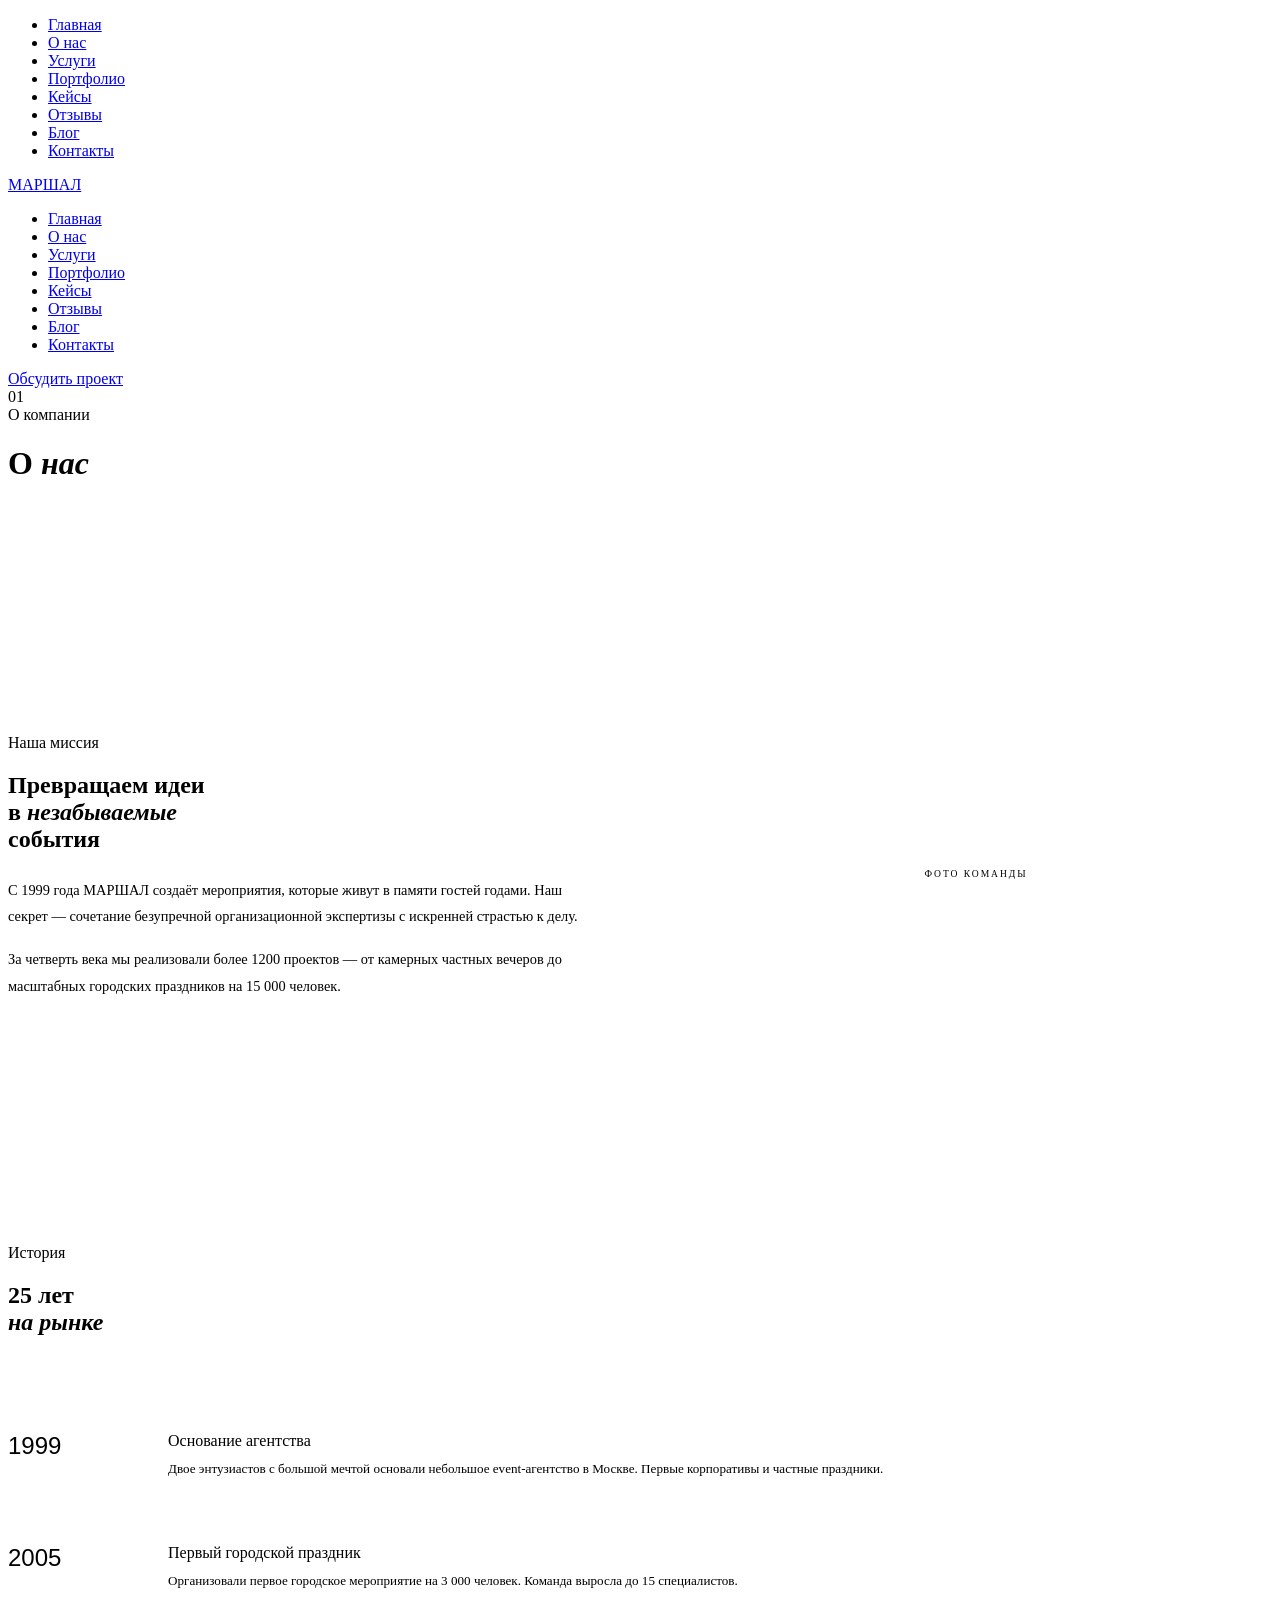
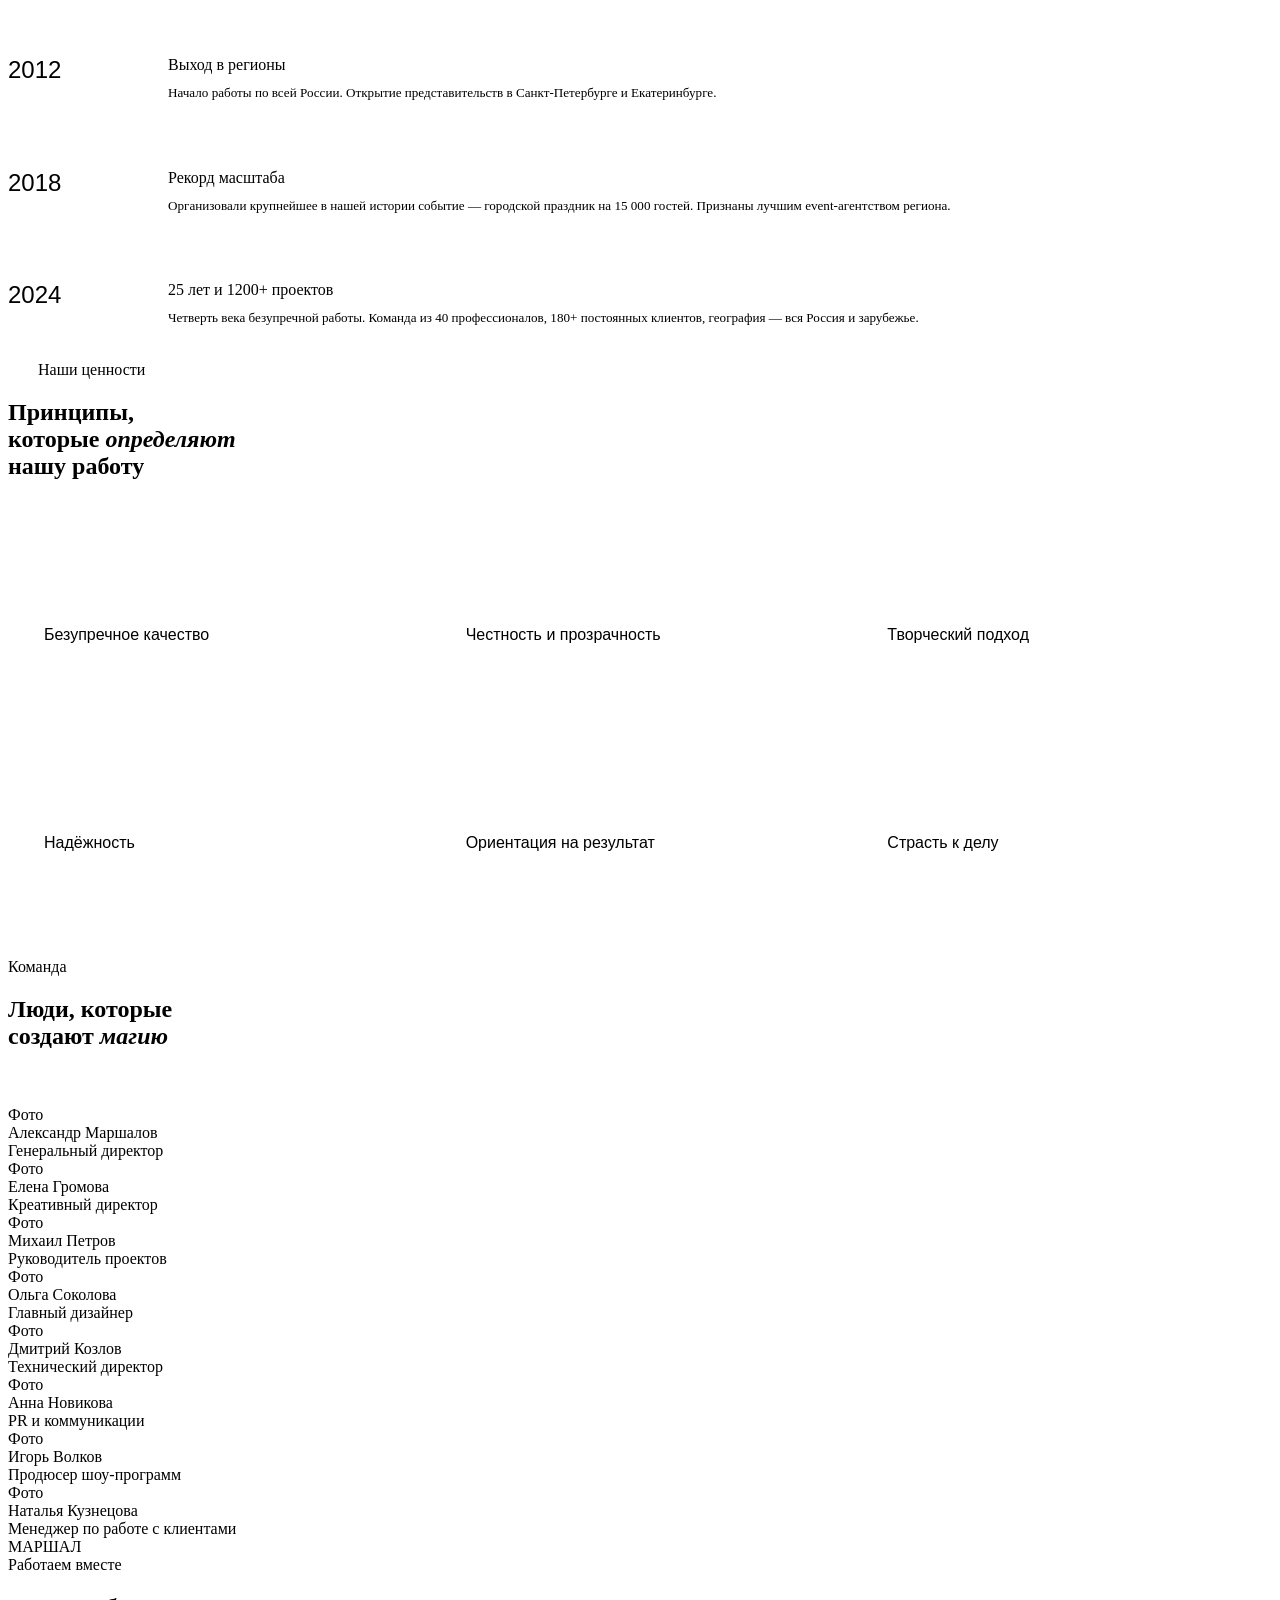
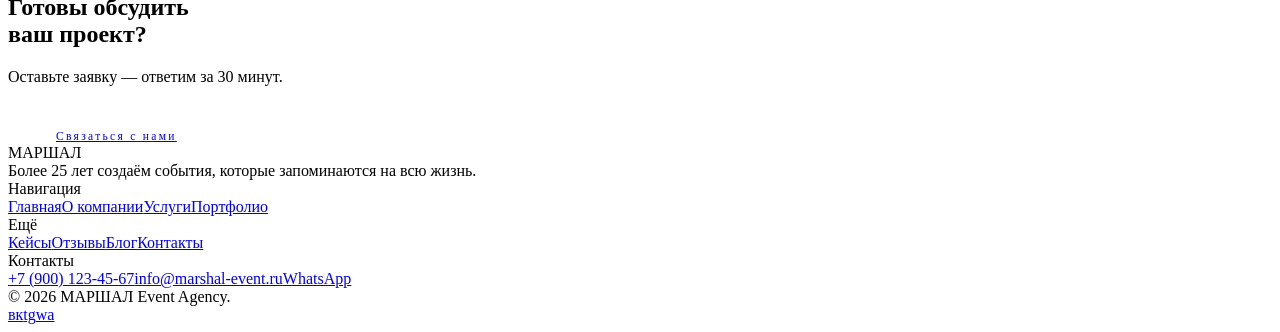
==== about.html @ 25f7b819 "Add files via upload" ====
<!DOCTYPE html>
<html lang="ru">
<head>
  <meta charset="UTF-8">
  <meta name="viewport" content="width=device-width, initial-scale=1.0">
  <title>О нас — МАРШАЛ Event Agency</title>
  <link rel="stylesheet" href="css/style.css">
</head>
<body>
<div class="cur-dot"></div><div class="cur-ring"></div>
<div class="mob-overlay"><ul class="mob-nav">
  <li><a href="index.html">Главная</a></li><li><a href="about.html">О нас</a></li>
  <li><a href="services.html">Услуги</a></li><li><a href="portfolio.html">Портфолио</a></li>
  <li><a href="cases.html">Кейсы</a></li><li><a href="reviews.html">Отзывы</a></li>
  <li><a href="blog.html">Блог</a></li><li><a href="contacts.html">Контакты</a></li>
</ul></div>
<header class="nav">
  <a href="index.html" class="nav-logo">
    <img src="images/logo.png" alt="МАРШАЛ" onerror="this.style.display='none';this.nextElementSibling.style.display='block'">
    <span class="nav-logo-text" style="display:none">МАРШАЛ</span>
  </a>
  <ul class="nav-links">
    <li><a href="index.html">Главная</a></li><li><a href="about.html" class="active">О нас</a></li>
    <li><a href="services.html">Услуги</a></li><li><a href="portfolio.html">Портфолио</a></li>
    <li><a href="cases.html">Кейсы</a></li><li><a href="reviews.html">Отзывы</a></li>
    <li><a href="blog.html">Блог</a></li><li><a href="contacts.html">Контакты</a></li>
  </ul>
  <a href="contacts.html" class="nav-cta"><span>Обсудить проект</span></a>
  <div class="burger"><span></span><span></span><span></span></div>
</header>

<div class="inner-hero">
  <div class="inner-hero-grid"></div>
  <div class="inner-hero-num">01</div>
  <div class="inner-tag">О компании</div>
  <h1 class="inner-title">О <em>нас</em></h1>
</div>

<!-- MISSION -->
<section class="section" style="background:var(--w)">
  <div style="display:grid;grid-template-columns:1fr 1fr;gap:80px;align-items:center">
    <div data-reveal>
      <div class="section-tag">Наша миссия</div>
      <h2 class="section-title">Превращаем идеи<br>в <em>незабываемые</em><br>события</h2>
      <p style="margin-top:24px;font-size:0.9rem;color:var(--ink2);line-height:1.85">С 1999 года МАРШАЛ создаёт мероприятия, которые живут в памяти гостей годами. Наш секрет — сочетание безупречной организационной экспертизы с искренней страстью к делу.</p>
      <p style="margin-top:16px;font-size:0.9rem;color:var(--ink2);line-height:1.85">За четверть века мы реализовали более 1200 проектов — от камерных частных вечеров до масштабных городских праздников на 15 000 человек.</p>
    </div>
    <div data-reveal="right">
      <div style="aspect-ratio:4/5;background:var(--off);display:flex;align-items:center;justify-content:center;font-size:0.6rem;letter-spacing:0.2em;text-transform:uppercase;color:var(--ink3)">Фото команды</div>
    </div>
  </div>
</section>

<!-- TIMELINE -->
<section class="section" style="background:var(--off)">
  <div data-reveal>
    <div class="section-tag">История</div>
    <h2 class="section-title">25 лет<br><em>на рынке</em></h2>
  </div>
  <div style="margin-top:64px;display:flex;flex-direction:column;gap:0">
    <div style="display:grid;grid-template-columns:120px 1fr;gap:40px;padding:32px 0;border-bottom:1px solid var(--border)" data-reveal>
      <div style="font-family:'Unbounded',sans-serif;font-size:1.5rem;font-weight:300;color:var(--gold)">1999</div>
      <div><div style="font-weight:500;color:var(--ink);margin-bottom:8px">Основание агентства</div><div style="font-size:0.82rem;color:var(--ink3);line-height:1.7">Двое энтузиастов с большой мечтой основали небольшое event-агентство в Москве. Первые корпоративы и частные праздники.</div></div>
    </div>
    <div style="display:grid;grid-template-columns:120px 1fr;gap:40px;padding:32px 0;border-bottom:1px solid var(--border)" data-reveal>
      <div style="font-family:'Unbounded',sans-serif;font-size:1.5rem;font-weight:300;color:var(--gold)">2005</div>
      <div><div style="font-weight:500;color:var(--ink);margin-bottom:8px">Первый городской праздник</div><div style="font-size:0.82rem;color:var(--ink3);line-height:1.7">Организовали первое городское мероприятие на 3 000 человек. Команда выросла до 15 специалистов.</div></div>
    </div>
    <div style="display:grid;grid-template-columns:120px 1fr;gap:40px;padding:32px 0;border-bottom:1px solid var(--border)" data-reveal>
      <div style="font-family:'Unbounded',sans-serif;font-size:1.5rem;font-weight:300;color:var(--gold)">2012</div>
      <div><div style="font-weight:500;color:var(--ink);margin-bottom:8px">Выход в регионы</div><div style="font-size:0.82rem;color:var(--ink3);line-height:1.7">Начало работы по всей России. Открытие представительств в Санкт-Петербурге и Екатеринбурге.</div></div>
    </div>
    <div style="display:grid;grid-template-columns:120px 1fr;gap:40px;padding:32px 0;border-bottom:1px solid var(--border)" data-reveal>
      <div style="font-family:'Unbounded',sans-serif;font-size:1.5rem;font-weight:300;color:var(--gold)">2018</div>
      <div><div style="font-weight:500;color:var(--ink);margin-bottom:8px">Рекорд масштаба</div><div style="font-size:0.82rem;color:var(--ink3);line-height:1.7">Организовали крупнейшее в нашей истории событие — городской праздник на 15 000 гостей. Признаны лучшим event-агентством региона.</div></div>
    </div>
    <div style="display:grid;grid-template-columns:120px 1fr;gap:40px;padding:32px 0" data-reveal>
      <div style="font-family:'Unbounded',sans-serif;font-size:1.5rem;font-weight:300;color:var(--gold)">2024</div>
      <div><div style="font-weight:500;color:var(--ink);margin-bottom:8px">25 лет и 1200+ проектов</div><div style="font-size:0.82rem;color:var(--ink3);line-height:1.7">Четверть века безупречной работы. Команда из 40 профессионалов, 180+ постоянных клиентов, география — вся Россия и зарубежье.</div></div>
    </div>
  </div>
</section>

<!-- VALUES -->
<section class="section" style="background:var(--ink)">
  <div data-reveal>
    <div class="section-tag" style="color:var(--gold)"><span style="background:var(--gold);display:inline-block;width:20px;height:1px;margin-right:10px"></span>Наши ценности</div>
    <h2 class="section-title" style="color:var(--w)">Принципы,<br>которые <em>определяют</em><br>нашу работу</h2>
  </div>
  <div style="display:grid;grid-template-columns:repeat(3,1fr);gap:1px;background:rgba(255,255,255,0.06);margin-top:64px">
    <div style="background:var(--ink);padding:48px 36px" data-reveal>
      <div style="font-family:'Unbounded',sans-serif;font-size:0.55rem;letter-spacing:0.2em;color:rgba(255,255,255,0.25);margin-bottom:24px">01</div>
      <div style="font-family:'Unbounded',sans-serif;font-size:1rem;font-weight:400;color:var(--w);margin-bottom:16px">Безупречное качество</div>
      <div style="font-size:0.78rem;color:rgba(255,255,255,0.4);line-height:1.7">Нет мелочей. Каждая деталь — от цвета скатерти до тайминга шоу — продумана до миллиметра.</div>
    </div>
    <div style="background:var(--ink);padding:48px 36px" data-reveal data-delay="1">
      <div style="font-family:'Unbounded',sans-serif;font-size:0.55rem;letter-spacing:0.2em;color:rgba(255,255,255,0.25);margin-bottom:24px">02</div>
      <div style="font-family:'Unbounded',sans-serif;font-size:1rem;font-weight:400;color:var(--w);margin-bottom:16px">Честность и прозрачность</div>
      <div style="font-size:0.78rem;color:rgba(255,255,255,0.4);line-height:1.7">Честная смета без скрытых платежей. Прозрачный процесс — клиент всегда знает, что происходит.</div>
    </div>
    <div style="background:var(--ink);padding:48px 36px" data-reveal data-delay="2">
      <div style="font-family:'Unbounded',sans-serif;font-size:0.55rem;letter-spacing:0.2em;color:rgba(255,255,255,0.25);margin-bottom:24px">03</div>
      <div style="font-family:'Unbounded',sans-serif;font-size:1rem;font-weight:400;color:var(--w);margin-bottom:16px">Творческий подход</div>
      <div style="font-size:0.78rem;color:rgba(255,255,255,0.4);line-height:1.7">Каждое событие уникально. Мы не используем шаблоны — создаём концепцию с нуля под вашу задачу.</div>
    </div>
    <div style="background:var(--ink);padding:48px 36px" data-reveal>
      <div style="font-family:'Unbounded',sans-serif;font-size:0.55rem;letter-spacing:0.2em;color:rgba(255,255,255,0.25);margin-bottom:24px">04</div>
      <div style="font-family:'Unbounded',sans-serif;font-size:1rem;font-weight:400;color:var(--w);margin-bottom:16px">Надёжность</div>
      <div style="font-size:0.78rem;color:rgba(255,255,255,0.4);line-height:1.7">За 25 лет — ни одного срыва сроков. Наше слово — закон. Договорились — сделали.</div>
    </div>
    <div style="background:var(--ink);padding:48px 36px" data-reveal data-delay="1">
      <div style="font-family:'Unbounded',sans-serif;font-size:0.55rem;letter-spacing:0.2em;color:rgba(255,255,255,0.25);margin-bottom:24px">05</div>
      <div style="font-family:'Unbounded',sans-serif;font-size:1rem;font-weight:400;color:var(--w);margin-bottom:16px">Ориентация на результат</div>
      <div style="font-size:0.78rem;color:rgba(255,255,255,0.4);line-height:1.7">Нам важен не процесс, а итог. Счастливые гости, выполненные бизнес-задачи, довольный клиент.</div>
    </div>
    <div style="background:var(--ink);padding:48px 36px" data-reveal data-delay="2">
      <div style="font-family:'Unbounded',sans-serif;font-size:0.55rem;letter-spacing:0.2em;color:rgba(255,255,255,0.25);margin-bottom:24px">06</div>
      <div style="font-family:'Unbounded',sans-serif;font-size:1rem;font-weight:400;color:var(--w);margin-bottom:16px">Страсть к делу</div>
      <div style="font-size:0.78rem;color:rgba(255,255,255,0.4);line-height:1.7">Мы любим то, что делаем. Эта энергия передаётся мероприятию и ощущается каждым гостем.</div>
    </div>
  </div>
</section>

<!-- TEAM -->
<section class="section" style="background:var(--w)">
  <div data-reveal>
    <div class="section-tag">Команда</div>
    <h2 class="section-title">Люди, которые<br>создают <em>магию</em></h2>
  </div>
  <div class="team-grid" style="margin-top:56px">
    <div class="team-card" data-reveal>
      <div class="team-photo-ph">Фото</div>
      <div class="team-info"><div class="team-name">Александр Маршалов</div><div class="team-role">Генеральный директор</div></div>
    </div>
    <div class="team-card" data-reveal data-delay="1">
      <div class="team-photo-ph">Фото</div>
      <div class="team-info"><div class="team-name">Елена Громова</div><div class="team-role">Креативный директор</div></div>
    </div>
    <div class="team-card" data-reveal data-delay="2">
      <div class="team-photo-ph">Фото</div>
      <div class="team-info"><div class="team-name">Михаил Петров</div><div class="team-role">Руководитель проектов</div></div>
    </div>
    <div class="team-card" data-reveal data-delay="3">
      <div class="team-photo-ph">Фото</div>
      <div class="team-info"><div class="team-name">Ольга Соколова</div><div class="team-role">Главный дизайнер</div></div>
    </div>
    <div class="team-card" data-reveal>
      <div class="team-photo-ph">Фото</div>
      <div class="team-info"><div class="team-name">Дмитрий Козлов</div><div class="team-role">Технический директор</div></div>
    </div>
    <div class="team-card" data-reveal data-delay="1">
      <div class="team-photo-ph">Фото</div>
      <div class="team-info"><div class="team-name">Анна Новикова</div><div class="team-role">PR и коммуникации</div></div>
    </div>
    <div class="team-card" data-reveal data-delay="2">
      <div class="team-photo-ph">Фото</div>
      <div class="team-info"><div class="team-name">Игорь Волков</div><div class="team-role">Продюсер шоу-программ</div></div>
    </div>
    <div class="team-card" data-reveal data-delay="3">
      <div class="team-photo-ph">Фото</div>
      <div class="team-info"><div class="team-name">Наталья Кузнецова</div><div class="team-role">Менеджер по работе с клиентами</div></div>
    </div>
  </div>
</section>

<section class="cta-section">
  <div class="cta-bg-text">МАРШАЛ</div>
  <div class="cta-content">
    <div class="cta-tag">Работаем вместе</div>
    <h2 class="cta-title">Готовы обсудить<br><strong>ваш проект?</strong></h2>
    <p class="cta-desc">Оставьте заявку — ответим за 30 минут.</p>
    <div style="margin-top:40px"><a href="contacts.html" class="btn-primary" style="font-size:0.72rem;letter-spacing:0.2em;padding:20px 48px">Связаться с нами</a></div>
  </div>
</section>

<footer class="footer">
  <div class="footer-top">
    <div>
      <div class="footer-logo"><img src="images/logo.png" alt="МАРШАЛ" onerror="this.style.display='none';this.nextElementSibling.style.display='block'"><span class="footer-logo-text" style="display:none">МАРШАЛ</span></div>
      <div class="footer-tagline">Более 25 лет создаём события, которые запоминаются на всю жизнь.</div>
    </div>
    <div><div class="footer-col-title">Навигация</div><div class="footer-links"><a href="index.html">Главная</a><a href="about.html">О компании</a><a href="services.html">Услуги</a><a href="portfolio.html">Портфолио</a></div></div>
    <div><div class="footer-col-title">Ещё</div><div class="footer-links"><a href="cases.html">Кейсы</a><a href="reviews.html">Отзывы</a><a href="blog.html">Блог</a><a href="contacts.html">Контакты</a></div></div>
    <div><div class="footer-col-title">Контакты</div><div class="footer-links"><a href="tel:+79001234567">+7 (900) 123-45-67</a><a href="mailto:info@marshal-event.ru">info@marshal-event.ru</a><a href="https://wa.me/79001234567" target="_blank">WhatsApp</a></div></div>
  </div>
  <div class="footer-bottom"><div class="footer-copy">© 2026 МАРШАЛ Event Agency.</div><div class="footer-socials"><a href="#" class="footer-social">вк</a><a href="#" class="footer-social">tg</a><a href="#" class="footer-social">wa</a></div></div>
</footer>
<script src="js/main.js"></script>
</body>
</html>
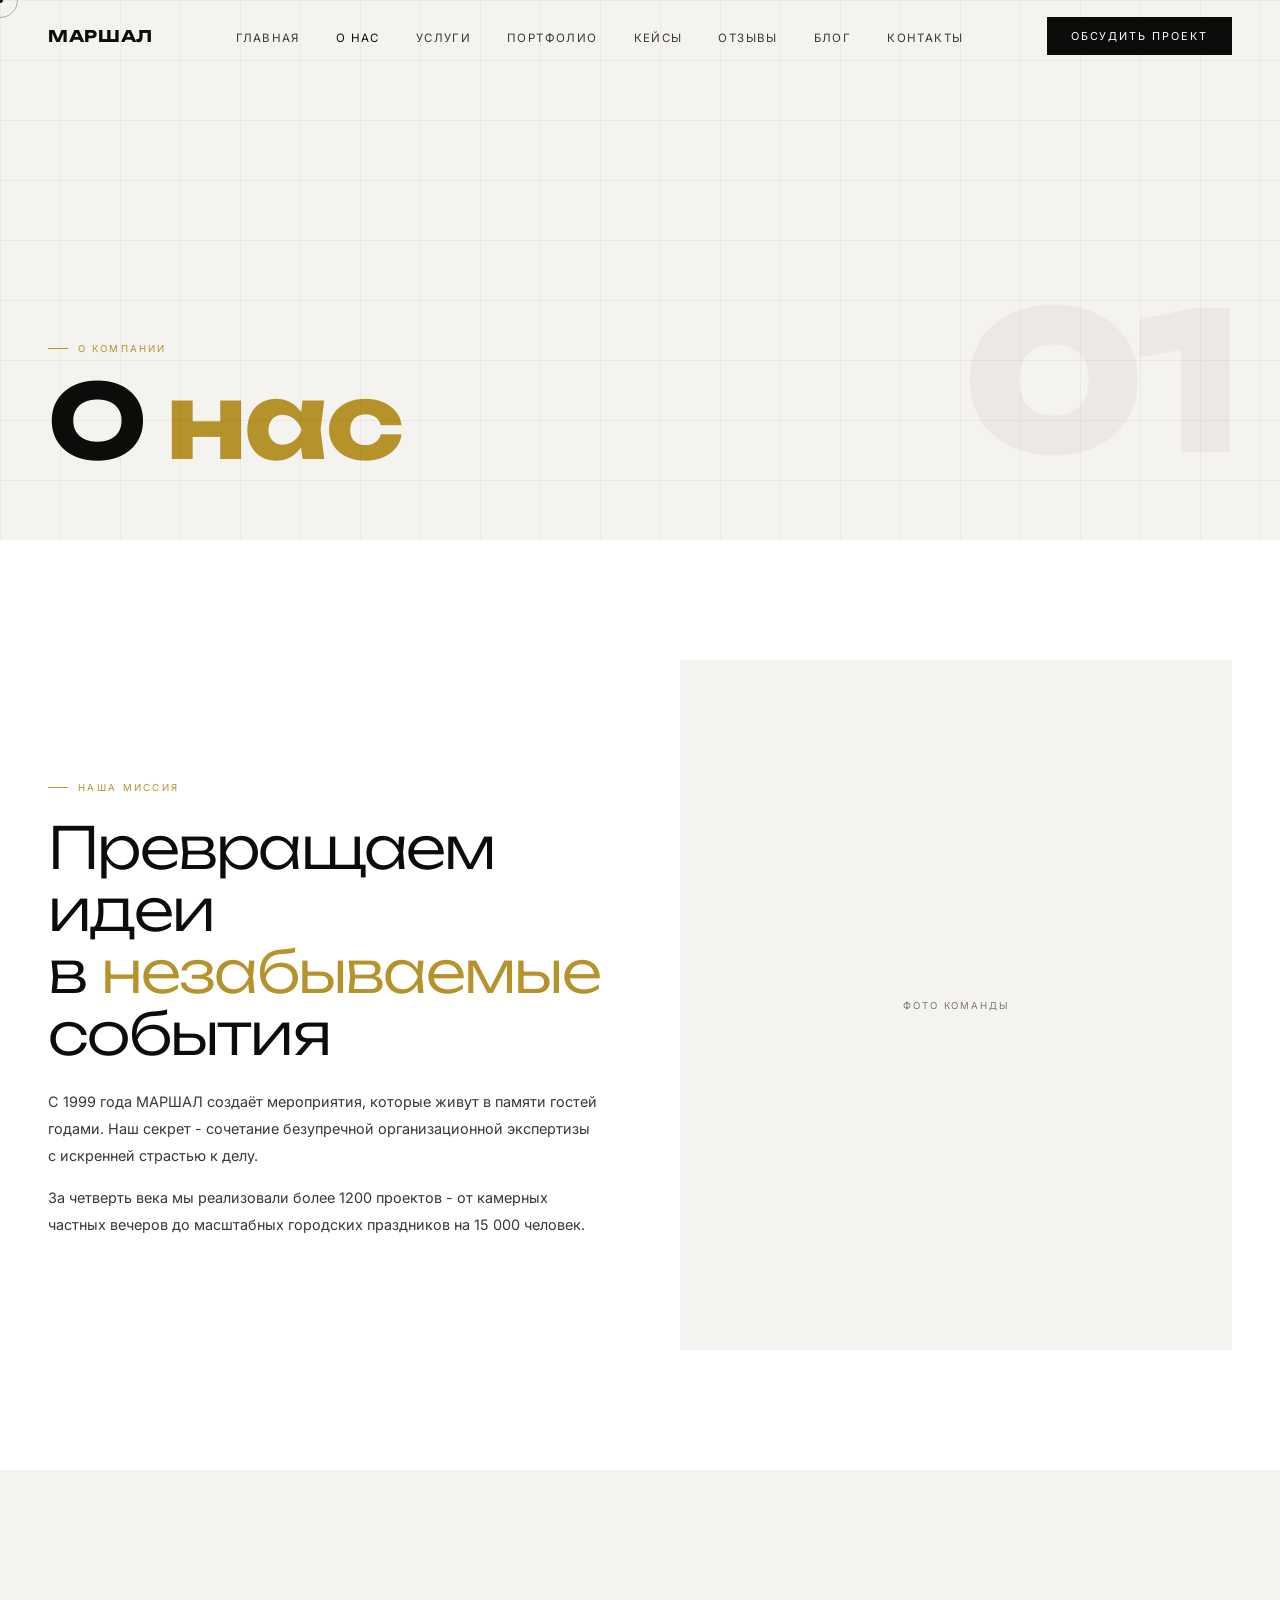
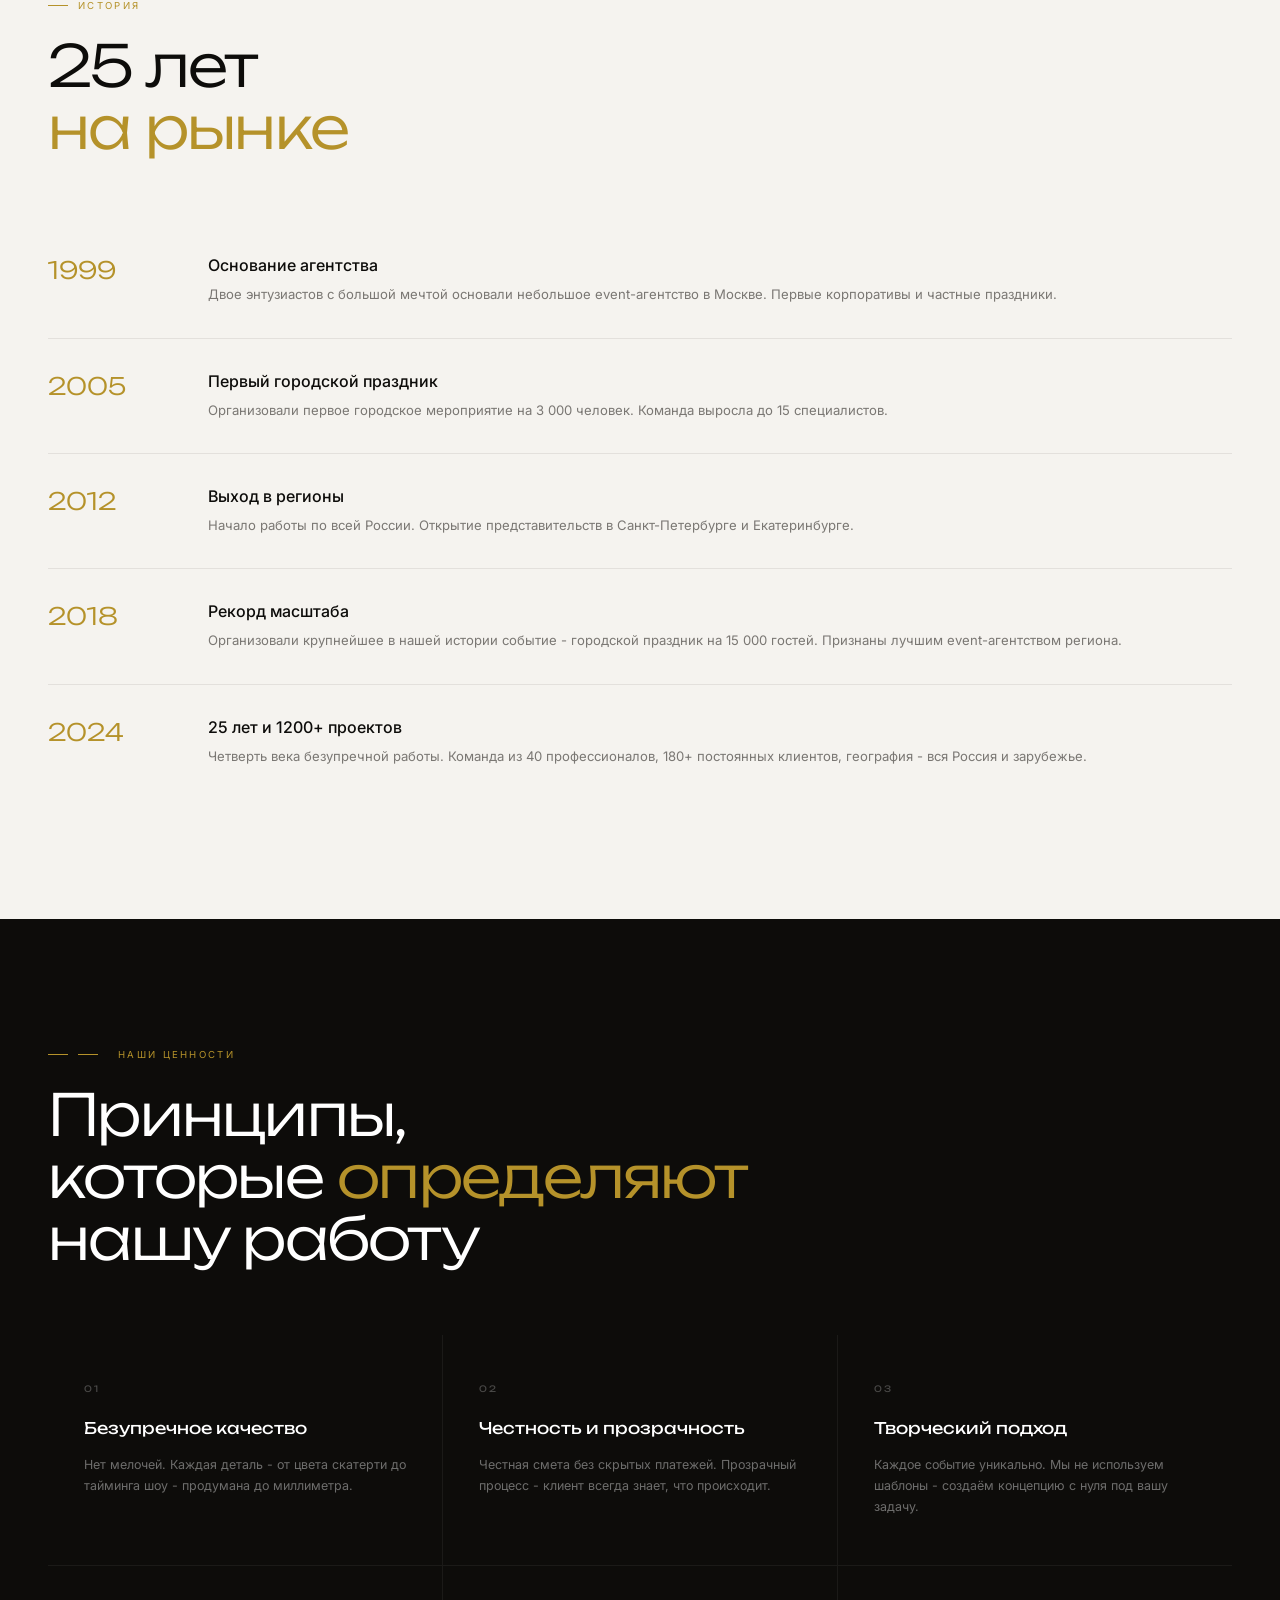
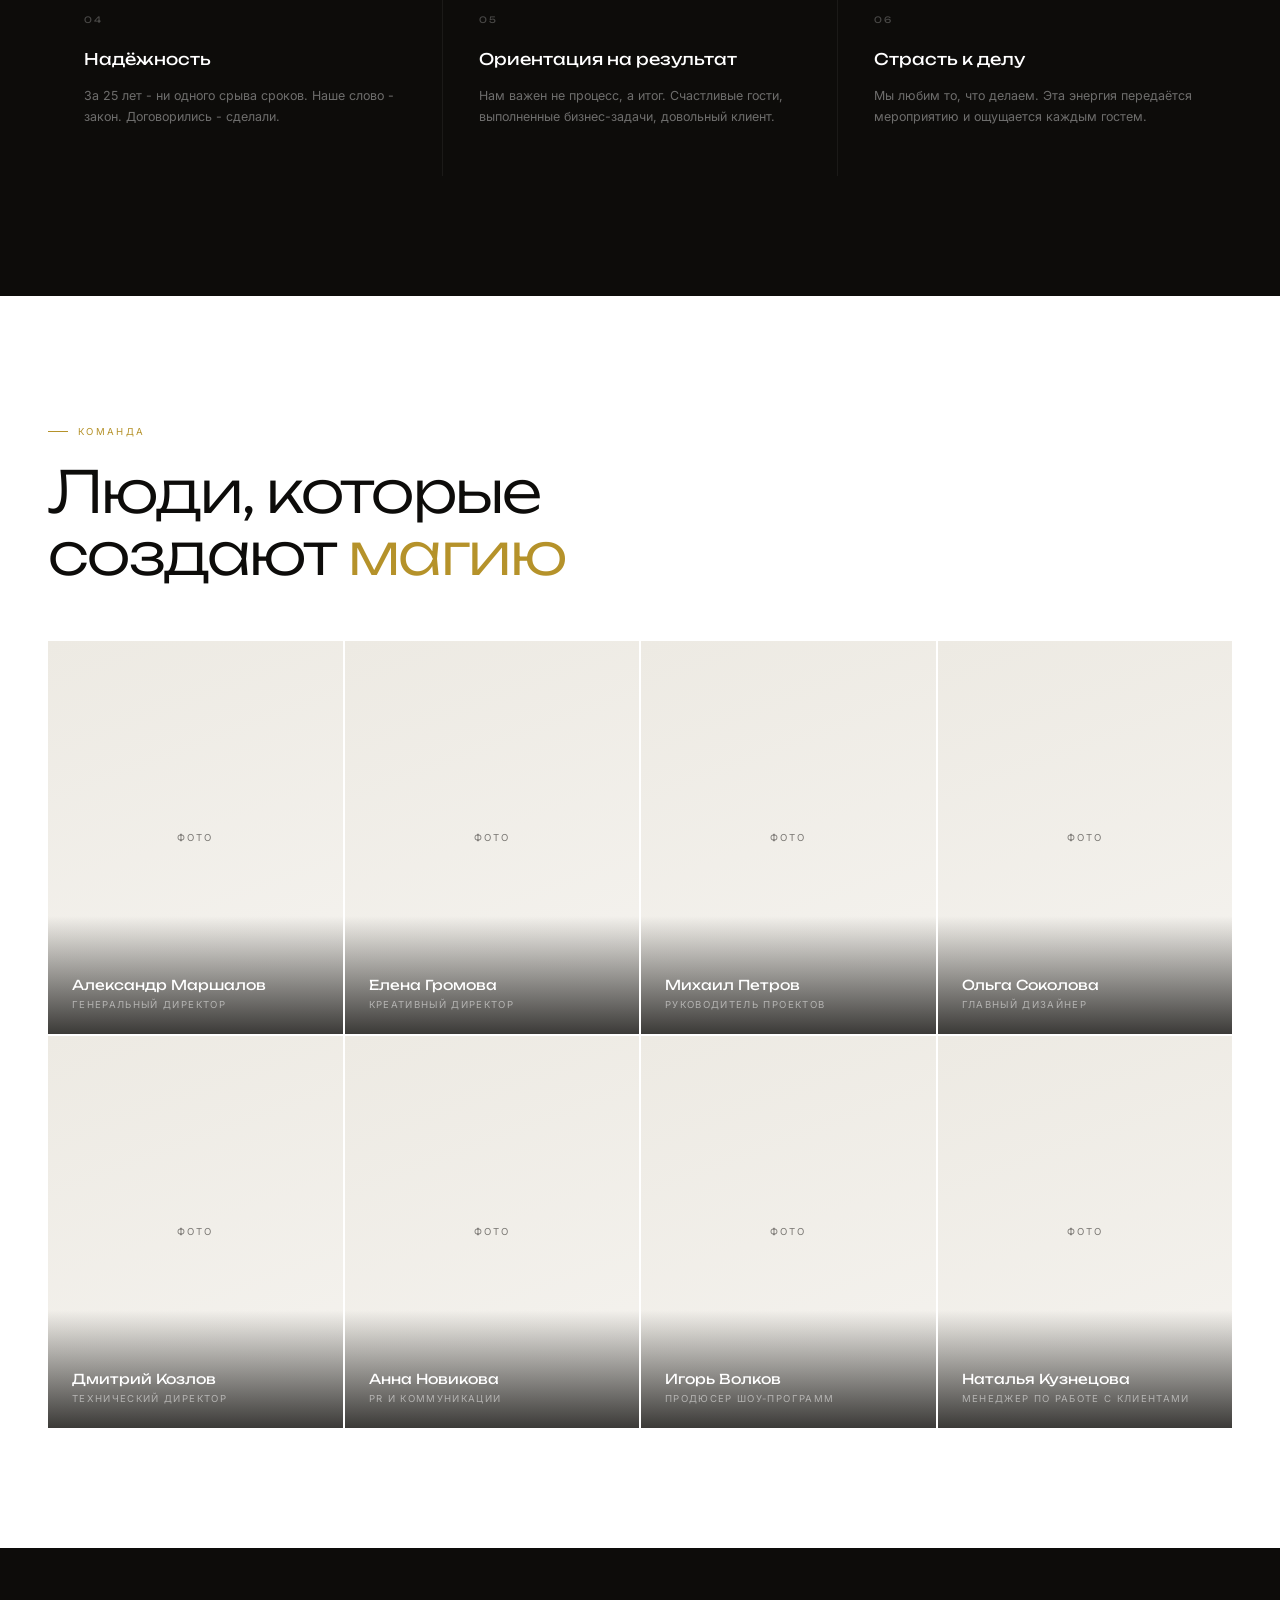
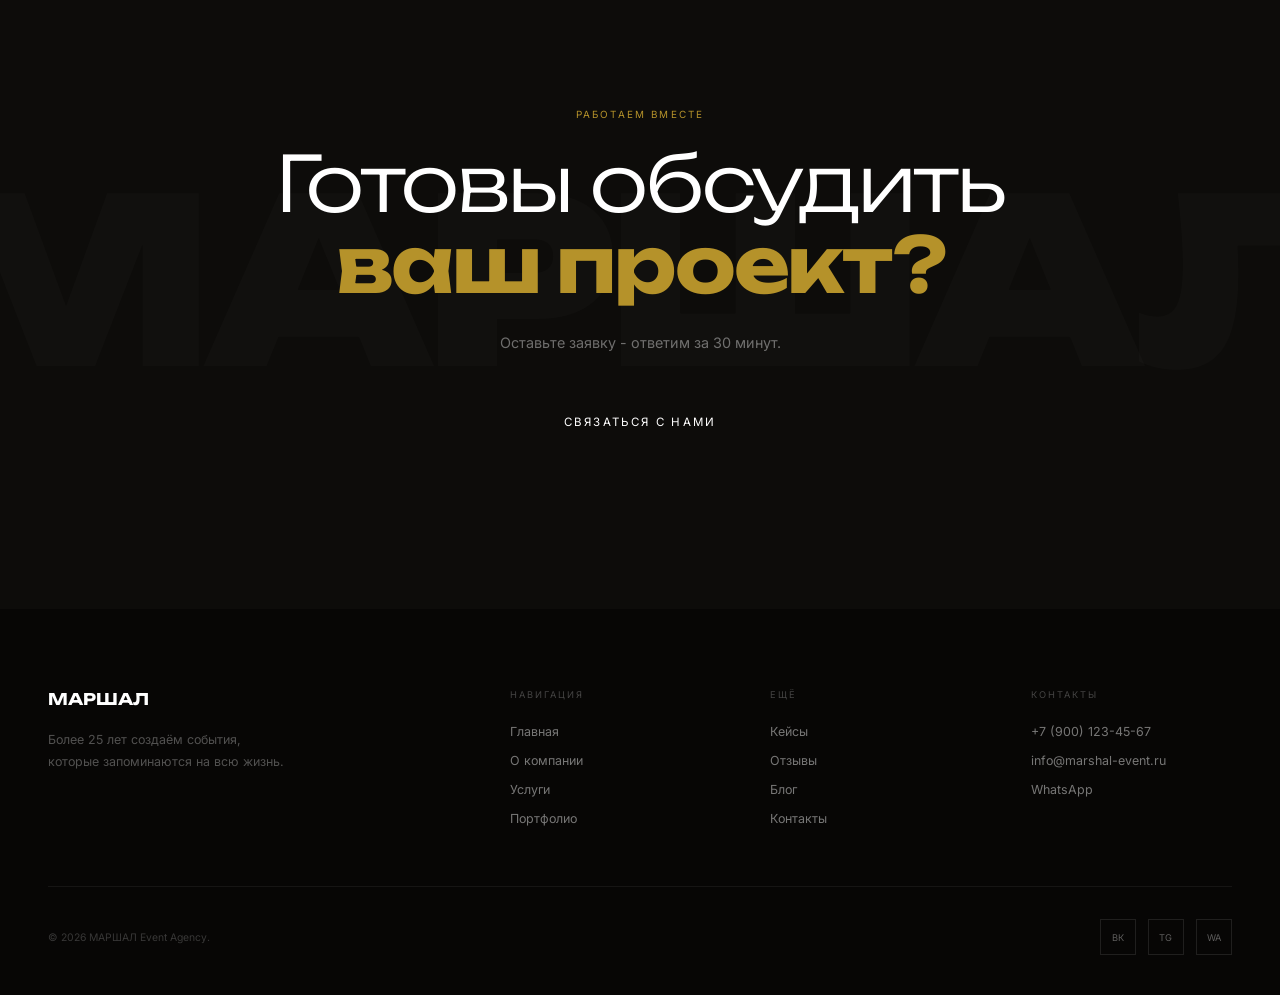
==== commit 9bbe4a5f: "Add files via upload" ====
--- a/about.html
+++ b/about.html
@@ -3,8 +3,8 @@
 <head>
   <meta charset="UTF-8">
   <meta name="viewport" content="width=device-width, initial-scale=1.0">
-  <title>О нас — МАРШАЛ Event Agency</title>
-  <link rel="stylesheet" href="css/style.css">
+  <title>О нас - МАРШАЛ Event Agency</title>
+  <link rel="stylesheet" href="style.css">
 </head>
 <body>
 <div class="cur-dot"></div><div class="cur-ring"></div>
@@ -42,8 +42,8 @@
     <div data-reveal>
       <div class="section-tag">Наша миссия</div>
       <h2 class="section-title">Превращаем идеи<br>в <em>незабываемые</em><br>события</h2>
-      <p style="margin-top:24px;font-size:0.9rem;color:var(--ink2);line-height:1.85">С 1999 года МАРШАЛ создаёт мероприятия, которые живут в памяти гостей годами. Наш секрет — сочетание безупречной организационной экспертизы с искренней страстью к делу.</p>
-      <p style="margin-top:16px;font-size:0.9rem;color:var(--ink2);line-height:1.85">За четверть века мы реализовали более 1200 проектов — от камерных частных вечеров до масштабных городских праздников на 15 000 человек.</p>
+      <p style="margin-top:24px;font-size:0.9rem;color:var(--ink2);line-height:1.85">С 1999 года МАРШАЛ создаёт мероприятия, которые живут в памяти гостей годами. Наш секрет - сочетание безупречной организационной экспертизы с искренней страстью к делу.</p>
+      <p style="margin-top:16px;font-size:0.9rem;color:var(--ink2);line-height:1.85">За четверть века мы реализовали более 1200 проектов - от камерных частных вечеров до масштабных городских праздников на 15 000 человек.</p>
     </div>
     <div data-reveal="right">
       <div style="aspect-ratio:4/5;background:var(--off);display:flex;align-items:center;justify-content:center;font-size:0.6rem;letter-spacing:0.2em;text-transform:uppercase;color:var(--ink3)">Фото команды</div>
@@ -72,11 +72,11 @@
     </div>
     <div style="display:grid;grid-template-columns:120px 1fr;gap:40px;padding:32px 0;border-bottom:1px solid var(--border)" data-reveal>
       <div style="font-family:'Unbounded',sans-serif;font-size:1.5rem;font-weight:300;color:var(--gold)">2018</div>
-      <div><div style="font-weight:500;color:var(--ink);margin-bottom:8px">Рекорд масштаба</div><div style="font-size:0.82rem;color:var(--ink3);line-height:1.7">Организовали крупнейшее в нашей истории событие — городской праздник на 15 000 гостей. Признаны лучшим event-агентством региона.</div></div>
+      <div><div style="font-weight:500;color:var(--ink);margin-bottom:8px">Рекорд масштаба</div><div style="font-size:0.82rem;color:var(--ink3);line-height:1.7">Организовали крупнейшее в нашей истории событие - городской праздник на 15 000 гостей. Признаны лучшим event-агентством региона.</div></div>
     </div>
     <div style="display:grid;grid-template-columns:120px 1fr;gap:40px;padding:32px 0" data-reveal>
       <div style="font-family:'Unbounded',sans-serif;font-size:1.5rem;font-weight:300;color:var(--gold)">2024</div>
-      <div><div style="font-weight:500;color:var(--ink);margin-bottom:8px">25 лет и 1200+ проектов</div><div style="font-size:0.82rem;color:var(--ink3);line-height:1.7">Четверть века безупречной работы. Команда из 40 профессионалов, 180+ постоянных клиентов, география — вся Россия и зарубежье.</div></div>
+      <div><div style="font-weight:500;color:var(--ink);margin-bottom:8px">25 лет и 1200+ проектов</div><div style="font-size:0.82rem;color:var(--ink3);line-height:1.7">Четверть века безупречной работы. Команда из 40 профессионалов, 180+ постоянных клиентов, география - вся Россия и зарубежье.</div></div>
     </div>
   </div>
 </section>
@@ -91,22 +91,22 @@
     <div style="background:var(--ink);padding:48px 36px" data-reveal>
       <div style="font-family:'Unbounded',sans-serif;font-size:0.55rem;letter-spacing:0.2em;color:rgba(255,255,255,0.25);margin-bottom:24px">01</div>
       <div style="font-family:'Unbounded',sans-serif;font-size:1rem;font-weight:400;color:var(--w);margin-bottom:16px">Безупречное качество</div>
-      <div style="font-size:0.78rem;color:rgba(255,255,255,0.4);line-height:1.7">Нет мелочей. Каждая деталь — от цвета скатерти до тайминга шоу — продумана до миллиметра.</div>
+      <div style="font-size:0.78rem;color:rgba(255,255,255,0.4);line-height:1.7">Нет мелочей. Каждая деталь - от цвета скатерти до тайминга шоу - продумана до миллиметра.</div>
     </div>
     <div style="background:var(--ink);padding:48px 36px" data-reveal data-delay="1">
       <div style="font-family:'Unbounded',sans-serif;font-size:0.55rem;letter-spacing:0.2em;color:rgba(255,255,255,0.25);margin-bottom:24px">02</div>
       <div style="font-family:'Unbounded',sans-serif;font-size:1rem;font-weight:400;color:var(--w);margin-bottom:16px">Честность и прозрачность</div>
-      <div style="font-size:0.78rem;color:rgba(255,255,255,0.4);line-height:1.7">Честная смета без скрытых платежей. Прозрачный процесс — клиент всегда знает, что происходит.</div>
+      <div style="font-size:0.78rem;color:rgba(255,255,255,0.4);line-height:1.7">Честная смета без скрытых платежей. Прозрачный процесс - клиент всегда знает, что происходит.</div>
     </div>
     <div style="background:var(--ink);padding:48px 36px" data-reveal data-delay="2">
       <div style="font-family:'Unbounded',sans-serif;font-size:0.55rem;letter-spacing:0.2em;color:rgba(255,255,255,0.25);margin-bottom:24px">03</div>
       <div style="font-family:'Unbounded',sans-serif;font-size:1rem;font-weight:400;color:var(--w);margin-bottom:16px">Творческий подход</div>
-      <div style="font-size:0.78rem;color:rgba(255,255,255,0.4);line-height:1.7">Каждое событие уникально. Мы не используем шаблоны — создаём концепцию с нуля под вашу задачу.</div>
+      <div style="font-size:0.78rem;color:rgba(255,255,255,0.4);line-height:1.7">Каждое событие уникально. Мы не используем шаблоны - создаём концепцию с нуля под вашу задачу.</div>
     </div>
     <div style="background:var(--ink);padding:48px 36px" data-reveal>
       <div style="font-family:'Unbounded',sans-serif;font-size:0.55rem;letter-spacing:0.2em;color:rgba(255,255,255,0.25);margin-bottom:24px">04</div>
       <div style="font-family:'Unbounded',sans-serif;font-size:1rem;font-weight:400;color:var(--w);margin-bottom:16px">Надёжность</div>
-      <div style="font-size:0.78rem;color:rgba(255,255,255,0.4);line-height:1.7">За 25 лет — ни одного срыва сроков. Наше слово — закон. Договорились — сделали.</div>
+      <div style="font-size:0.78rem;color:rgba(255,255,255,0.4);line-height:1.7">За 25 лет - ни одного срыва сроков. Наше слово - закон. Договорились - сделали.</div>
     </div>
     <div style="background:var(--ink);padding:48px 36px" data-reveal data-delay="1">
       <div style="font-family:'Unbounded',sans-serif;font-size:0.55rem;letter-spacing:0.2em;color:rgba(255,255,255,0.25);margin-bottom:24px">05</div>
@@ -168,7 +168,7 @@
   <div class="cta-content">
     <div class="cta-tag">Работаем вместе</div>
     <h2 class="cta-title">Готовы обсудить<br><strong>ваш проект?</strong></h2>
-    <p class="cta-desc">Оставьте заявку — ответим за 30 минут.</p>
+    <p class="cta-desc">Оставьте заявку - ответим за 30 минут.</p>
     <div style="margin-top:40px"><a href="contacts.html" class="btn-primary" style="font-size:0.72rem;letter-spacing:0.2em;padding:20px 48px">Связаться с нами</a></div>
   </div>
 </section>
@@ -185,6 +185,6 @@
   </div>
   <div class="footer-bottom"><div class="footer-copy">© 2026 МАРШАЛ Event Agency.</div><div class="footer-socials"><a href="#" class="footer-social">вк</a><a href="#" class="footer-social">tg</a><a href="#" class="footer-social">wa</a></div></div>
 </footer>
-<script src="js/main.js"></script>
+<script src="main.js"></script>
 </body>
 </html>
--- a/style.css
+++ b/style.css
@@ -0,0 +1,744 @@
+/* ============================================================
+   МАРШАЛ Event Agency — marshal-v4
+   Modern light premium design
+   ============================================================ */
+
+@import url('https://fonts.googleapis.com/css2?family=Inter:wght@300;400;500;600&family=Unbounded:wght@200;300;400;700;900&family=Cormorant+Garamond:ital,wght@0,300;0,400;1,300;1,400&display=swap');
+
+*, *::before, *::after { box-sizing: border-box; margin: 0; padding: 0; }
+
+:root {
+  --w: #ffffff;
+  --off: #f5f3ef;
+  --off2: #edeae3;
+  --ink: #0d0c0a;
+  --ink2: #3a3835;
+  --ink3: #7a7773;
+  --gold: #b5922a;
+  --gold2: #d4aa3e;
+  --red: #c0392b;
+  --border: rgba(13,12,10,0.08);
+  --ease: cubic-bezier(0.16, 1, 0.3, 1);
+  --ease2: cubic-bezier(0.77, 0, 0.175, 1);
+}
+
+html { scroll-behavior: smooth; }
+
+body {
+  font-family: 'Inter', sans-serif;
+  background: var(--w);
+  color: var(--ink);
+  overflow-x: hidden;
+  cursor: none;
+}
+
+a { text-decoration: none; color: inherit; }
+img { display: block; max-width: 100%; }
+button { font-family: inherit; }
+
+/* ── CURSOR ── */
+.cur-dot, .cur-ring {
+  position: fixed; pointer-events: none; z-index: 9999;
+  border-radius: 50%; transform: translate(-50%,-50%);
+}
+.cur-dot {
+  width: 6px; height: 6px;
+  background: var(--ink);
+  transition: transform 0.1s;
+}
+.cur-ring {
+  width: 36px; height: 36px;
+  border: 1px solid rgba(13,12,10,0.3);
+  transition: width 0.3s var(--ease), height 0.3s var(--ease), border-color 0.3s, transform 0.08s;
+}
+body.hovering .cur-ring {
+  width: 64px; height: 64px;
+  border-color: var(--gold);
+}
+body.btn-hovering .cur-dot { transform: translate(-50%,-50%) scale(4); background: var(--gold); }
+body.btn-hovering .cur-ring { width: 100px; height: 100px; border-color: transparent; }
+
+/* ── NAV ── */
+.nav {
+  position: fixed; top: 0; left: 0; right: 0; z-index: 100;
+  display: flex; align-items: center; justify-content: space-between;
+  padding: 0 48px;
+  height: 72px;
+  transition: background 0.4s, box-shadow 0.4s;
+}
+.nav.scrolled { background: rgba(255,255,255,0.95); backdrop-filter: blur(12px); box-shadow: 0 1px 0 var(--border); }
+.nav-logo { display: flex; align-items: center; }
+.nav-logo img { height: 48px; width: auto; }
+.nav-logo-text {
+  font-family: 'Unbounded', sans-serif;
+  font-weight: 700; font-size: 1rem; letter-spacing: 0.04em;
+  color: var(--ink);
+}
+.nav-links { display: flex; gap: 36px; list-style: none; }
+.nav-links a {
+  font-size: 0.72rem; letter-spacing: 0.12em; text-transform: uppercase;
+  color: var(--ink2); transition: color 0.3s;
+}
+.nav-links a:hover, .nav-links a.active { color: var(--ink); }
+.nav-cta {
+  display: flex; align-items: center; gap: 8px;
+  font-size: 0.68rem; letter-spacing: 0.18em; text-transform: uppercase;
+  background: var(--ink); color: var(--w);
+  padding: 12px 24px;
+  transition: background 0.3s, color 0.3s;
+}
+.nav-cta:hover { background: var(--gold); color: var(--w); }
+.burger { display: none; flex-direction: column; gap: 5px; cursor: none; }
+.burger span { display: block; width: 24px; height: 1.5px; background: var(--ink); transition: all 0.3s; }
+
+/* Mobile overlay */
+.mob-overlay {
+  position: fixed; inset: 0; z-index: 99;
+  background: var(--ink);
+  display: flex; align-items: center; justify-content: center;
+  transform: translateX(100%); transition: transform 0.5s var(--ease2);
+}
+.mob-overlay.open { transform: translateX(0); }
+.mob-nav { list-style: none; text-align: center; }
+.mob-nav li { overflow: hidden; }
+.mob-nav a {
+  display: block; padding: 16px 0;
+  font-family: 'Unbounded', sans-serif; font-size: clamp(2rem, 7vw, 4.5rem);
+  font-weight: 300; color: rgba(255,255,255,0.15);
+  letter-spacing: -0.02em; line-height: 1;
+  transition: color 0.4s;
+}
+.mob-nav a:hover { color: var(--w); }
+
+/* ── HERO ── */
+.hero {
+  position: relative; height: 100vh; min-height: 700px;
+  display: flex; flex-direction: column; justify-content: flex-end;
+  overflow: hidden; background: var(--w);
+}
+.hero-video-wrap {
+  position: absolute; inset: 0;
+}
+.hero-video-wrap video { width: 100%; height: 100%; object-fit: cover; opacity: 0.12; }
+.hero-grid-overlay {
+  position: absolute; inset: 0;
+  background-image:
+    linear-gradient(var(--border) 1px, transparent 1px),
+    linear-gradient(90deg, var(--border) 1px, transparent 1px);
+  background-size: 80px 80px;
+  opacity: 0.6;
+}
+.hero-content { position: relative; z-index: 2; padding: 0 48px 80px; }
+.hero-tag {
+  display: inline-flex; align-items: center; gap: 10px;
+  font-size: 0.65rem; letter-spacing: 0.22em; text-transform: uppercase;
+  color: var(--ink3); margin-bottom: 32px;
+}
+.hero-tag::before { content: ''; display: block; width: 32px; height: 1px; background: var(--gold); }
+.hero-title {
+  font-family: 'Unbounded', sans-serif;
+  font-size: clamp(3.5rem, 10vw, 9rem);
+  font-weight: 700; line-height: 0.92; letter-spacing: -0.03em;
+  color: var(--ink); overflow: hidden;
+}
+.hero-title .line { overflow: hidden; display: block; }
+.hero-title .line span { display: block; transform: translateY(110%); }
+.hero-title em { font-style: normal; color: var(--gold); }
+.hero-sub-row {
+  display: flex; align-items: flex-end; justify-content: space-between;
+  margin-top: 48px;
+}
+.hero-desc {
+  font-size: 0.88rem; color: var(--ink3); line-height: 1.8;
+  max-width: 360px;
+}
+.hero-btns { display: flex; gap: 12px; }
+.btn-primary {
+  display: inline-flex; align-items: center; gap: 10px;
+  font-size: 0.68rem; letter-spacing: 0.18em; text-transform: uppercase;
+  background: var(--ink); color: var(--w);
+  padding: 16px 32px; transition: background 0.3s;
+  border: none; cursor: none;
+}
+.btn-primary:hover { background: var(--gold); }
+.btn-outline {
+  display: inline-flex; align-items: center; gap: 10px;
+  font-size: 0.68rem; letter-spacing: 0.18em; text-transform: uppercase;
+  border: 1px solid var(--border); color: var(--ink);
+  padding: 16px 32px; transition: all 0.3s;
+  background: transparent; cursor: none;
+}
+.btn-outline:hover { background: var(--ink); color: var(--w); border-color: var(--ink); }
+.hero-scroll {
+  position: absolute; right: 48px; bottom: 80px; z-index: 2;
+  display: flex; flex-direction: column; align-items: center; gap: 12px;
+  font-size: 0.58rem; letter-spacing: 0.22em; text-transform: uppercase;
+  color: var(--ink3); writing-mode: vertical-rl;
+}
+.hero-scroll::after {
+  content: ''; width: 1px; height: 60px;
+  background: linear-gradient(var(--gold), transparent);
+  animation: scrollLine 2s infinite;
+}
+@keyframes scrollLine { 0%,100% { opacity: 0.4 } 50% { opacity: 1 } }
+.hero-stats {
+  display: flex; gap: 48px; margin-top: 48px; padding-top: 40px;
+  border-top: 1px solid var(--border);
+}
+.hero-stat-num {
+  font-family: 'Unbounded', sans-serif;
+  font-size: 2rem; font-weight: 300; color: var(--ink);
+}
+.hero-stat-label { font-size: 0.62rem; letter-spacing: 0.14em; text-transform: uppercase; color: var(--ink3); margin-top: 4px; }
+
+/* ── MARQUEE ── */
+.marquee-wrap {
+  background: var(--ink); overflow: hidden; padding: 18px 0;
+  border-top: 1px solid rgba(255,255,255,0.06);
+  border-bottom: 1px solid rgba(255,255,255,0.06);
+}
+.marquee-track { display: flex; gap: 0; white-space: nowrap; will-change: transform; }
+.marquee-inner { display: flex; gap: 0; animation: marqueeMove 24s linear infinite; }
+.marquee-item {
+  display: inline-flex; align-items: center; gap: 28px;
+  padding: 0 28px;
+  font-family: 'Unbounded', sans-serif;
+  font-size: 0.65rem; font-weight: 300;
+  letter-spacing: 0.18em; text-transform: uppercase;
+  color: rgba(255,255,255,0.35);
+}
+.marquee-item .dot { width: 4px; height: 4px; border-radius: 50%; background: var(--gold); flex-shrink: 0; }
+@keyframes marqueeMove { from { transform: translateX(0) } to { transform: translateX(-50%) } }
+
+/* ── SECTIONS COMMON ── */
+.section { padding: 120px 48px; }
+.section-sm { padding: 80px 48px; }
+.section-tag {
+  display: inline-flex; align-items: center; gap: 10px;
+  font-size: 0.6rem; letter-spacing: 0.24em; text-transform: uppercase;
+  color: var(--gold); margin-bottom: 24px;
+}
+.section-tag::before { content: ''; display: block; width: 20px; height: 1px; background: var(--gold); }
+.section-title {
+  font-family: 'Unbounded', sans-serif;
+  font-size: clamp(2rem, 4.5vw, 4rem);
+  font-weight: 300; line-height: 1.08; letter-spacing: -0.03em;
+  color: var(--ink);
+}
+.section-title em { font-style: normal; color: var(--gold); }
+.section-title strong { font-weight: 700; }
+
+/* ── REVEAL ANIMATIONS ── */
+[data-reveal] { opacity: 0; transform: translateY(40px); transition: opacity 0.9s var(--ease), transform 0.9s var(--ease); }
+[data-reveal].visible { opacity: 1; transform: translateY(0); }
+[data-reveal="left"] { transform: translateX(-40px); }
+[data-reveal="left"].visible { transform: translateX(0); }
+[data-reveal="right"] { transform: translateX(40px); }
+[data-reveal="right"].visible { transform: translateX(0); }
+[data-reveal="scale"] { transform: scale(0.94); opacity: 0; }
+[data-reveal="scale"].visible { transform: scale(1); opacity: 1; }
+
+/* delay utilities */
+[data-delay="1"] { transition-delay: 0.1s; }
+[data-delay="2"] { transition-delay: 0.2s; }
+[data-delay="3"] { transition-delay: 0.3s; }
+[data-delay="4"] { transition-delay: 0.4s; }
+[data-delay="5"] { transition-delay: 0.5s; }
+
+/* ── ABOUT ── */
+.about-section { background: var(--off); }
+.about-grid { display: grid; grid-template-columns: 1fr 1fr; gap: 80px; align-items: center; }
+.about-visual { position: relative; }
+.about-img-main {
+  width: 100%; aspect-ratio: 4/5; background: var(--off2);
+  overflow: hidden; position: relative;
+}
+.about-img-main-ph {
+  width: 100%; height: 100%;
+  background: linear-gradient(135deg, var(--off2) 0%, var(--off) 100%);
+  display: flex; align-items: center; justify-content: center;
+  font-size: 0.6rem; letter-spacing: 0.2em; text-transform: uppercase; color: var(--ink3);
+}
+.about-img-main img { width: 100%; height: 100%; object-fit: cover; }
+.about-accent-card {
+  position: absolute; bottom: -32px; right: -32px;
+  background: var(--ink); color: var(--w);
+  padding: 32px; width: 220px;
+}
+.about-accent-num {
+  font-family: 'Unbounded', sans-serif;
+  font-size: 3rem; font-weight: 700; line-height: 1;
+  color: var(--gold);
+}
+.about-accent-label { font-size: 0.62rem; letter-spacing: 0.14em; text-transform: uppercase; margin-top: 8px; color: rgba(255,255,255,0.6); }
+.about-text { max-width: 520px; }
+.about-desc { font-size: 0.92rem; line-height: 1.85; color: var(--ink2); margin-top: 24px; }
+.about-facts { margin-top: 48px; display: flex; flex-direction: column; gap: 0; }
+.about-fact {
+  display: flex; align-items: center; justify-content: space-between;
+  padding: 20px 0; border-bottom: 1px solid var(--border);
+}
+.about-fact-label { font-size: 0.78rem; color: var(--ink3); letter-spacing: 0.06em; }
+.about-fact-val { font-family: 'Unbounded', sans-serif; font-size: 1.4rem; font-weight: 300; color: var(--ink); }
+
+/* ── STATS ── */
+.stats-section { background: var(--ink); }
+.stats-grid { display: grid; grid-template-columns: repeat(4,1fr); gap: 0; border-left: 1px solid rgba(255,255,255,0.06); }
+.stat-item {
+  padding: 60px 40px;
+  border-right: 1px solid rgba(255,255,255,0.06);
+  border-bottom: 1px solid rgba(255,255,255,0.06);
+}
+.stat-num {
+  font-family: 'Unbounded', sans-serif;
+  font-size: clamp(2.5rem, 5vw, 4rem);
+  font-weight: 700; color: var(--w); line-height: 1;
+}
+.stat-num span { color: var(--gold); }
+.stat-label { font-size: 0.65rem; letter-spacing: 0.16em; text-transform: uppercase; color: rgba(255,255,255,0.35); margin-top: 12px; }
+
+/* ── DIRECTIONS ── */
+.directions-section { background: var(--w); }
+.dir-grid { display: grid; grid-template-columns: repeat(3,1fr); gap: 1px; background: var(--border); margin-top: 64px; }
+.dir-card {
+  background: var(--w); padding: 48px 36px;
+  position: relative; overflow: hidden;
+  transition: background 0.4s;
+  cursor: none;
+}
+.dir-card::before {
+  content: ''; position: absolute; bottom: 0; left: 0;
+  width: 100%; height: 2px; background: var(--gold);
+  transform: scaleX(0); transform-origin: left;
+  transition: transform 0.4s var(--ease);
+}
+.dir-card:hover { background: var(--off); }
+.dir-card:hover::before { transform: scaleX(1); }
+.dir-num {
+  font-family: 'Unbounded', sans-serif;
+  font-size: 0.55rem; font-weight: 300; letter-spacing: 0.2em;
+  color: var(--ink3); margin-bottom: 32px;
+}
+.dir-icon-wrap {
+  width: 52px; height: 52px; border: 1px solid var(--border);
+  display: flex; align-items: center; justify-content: center;
+  margin-bottom: 24px; transition: border-color 0.3s, background 0.3s;
+}
+.dir-card:hover .dir-icon-wrap { border-color: var(--gold); background: var(--gold); }
+.dir-icon-wrap svg { width: 22px; height: 22px; stroke: var(--ink3); transition: stroke 0.3s; }
+.dir-card:hover .dir-icon-wrap svg { stroke: var(--w); }
+.dir-title { font-family: 'Unbounded', sans-serif; font-size: 0.9rem; font-weight: 400; letter-spacing: -0.01em; color: var(--ink); line-height: 1.3; }
+.dir-desc { font-size: 0.78rem; color: var(--ink3); line-height: 1.7; margin-top: 12px; }
+.dir-arrow { margin-top: 32px; color: var(--gold); font-size: 1.2rem; transition: transform 0.3s; }
+.dir-card:hover .dir-arrow { transform: translate(6px, -6px); }
+
+/* ── STORIES / VIDEO HORIZONTAL ── */
+.stories-section { background: var(--off); overflow: hidden; padding: 120px 0; }
+.stories-head { padding: 0 48px; display: flex; justify-content: space-between; align-items: flex-end; margin-bottom: 56px; }
+.stories-scroll-wrap { overflow: hidden; cursor: grab; }
+.stories-scroll-wrap:active { cursor: grabbing; }
+.stories-track { display: flex; gap: 16px; padding: 0 48px; width: max-content; }
+.story-card {
+  flex-shrink: 0; width: 240px;
+  aspect-ratio: 9/16; position: relative;
+  overflow: hidden; background: var(--off2);
+  transition: transform 0.4s var(--ease);
+}
+.story-card:hover { transform: scale(1.03); }
+.story-iframe-wrap { position: absolute; inset: 0; }
+.story-iframe-wrap iframe { width: 100%; height: 100%; border: none; }
+.story-ph {
+  position: absolute; inset: 0;
+  background: var(--ink);
+  display: flex; align-items: center; justify-content: center;
+}
+.story-ph-img { width: 100%; height: 100%; object-fit: cover; opacity: 0.4; }
+.story-play-btn {
+  position: absolute; inset: 0;
+  display: flex; align-items: center; justify-content: center;
+  cursor: none; z-index: 2;
+}
+.story-play-circle {
+  width: 56px; height: 56px; border-radius: 50%;
+  background: rgba(255,255,255,0.15); backdrop-filter: blur(8px);
+  border: 1px solid rgba(255,255,255,0.3);
+  display: flex; align-items: center; justify-content: center;
+  transition: background 0.3s, transform 0.3s;
+}
+.story-card:hover .story-play-circle { background: var(--gold); transform: scale(1.1); }
+.story-play-circle svg { width: 16px; height: 16px; fill: white; margin-left: 2px; }
+.story-label {
+  position: absolute; bottom: 0; left: 0; right: 0;
+  padding: 40px 20px 20px;
+  background: linear-gradient(transparent, rgba(0,0,0,0.7));
+  font-size: 0.65rem; letter-spacing: 0.1em; text-transform: uppercase;
+  color: rgba(255,255,255,0.8); z-index: 2;
+}
+
+/* ── PORTFOLIO ── */
+.portfolio-section { background: var(--w); }
+.portfolio-filters { display: flex; gap: 0; border: 1px solid var(--border); width: fit-content; margin: 40px 0; }
+.pf-btn {
+  padding: 12px 24px;
+  font-size: 0.62rem; letter-spacing: 0.16em; text-transform: uppercase;
+  color: var(--ink3); background: transparent;
+  border: none; border-right: 1px solid var(--border); cursor: none;
+  transition: background 0.3s, color 0.3s;
+}
+.pf-btn:last-child { border-right: none; }
+.pf-btn.active, .pf-btn:hover { background: var(--ink); color: var(--w); }
+.portfolio-grid { display: grid; grid-template-columns: repeat(3,1fr); gap: 2px; }
+.pf-item { position: relative; overflow: hidden; aspect-ratio: 4/3; background: var(--off2); cursor: none; }
+.pf-item-bg { width: 100%; height: 100%; object-fit: cover; transition: transform 0.7s var(--ease); }
+.pf-item-ph {
+  width: 100%; height: 100%;
+  background: linear-gradient(135deg, var(--off2), var(--off));
+  display: flex; align-items: center; justify-content: center;
+  font-size: 0.55rem; letter-spacing: 0.15em; text-transform: uppercase; color: var(--ink3);
+}
+.pf-item:hover .pf-item-bg { transform: scale(1.07); }
+.pf-overlay {
+  position: absolute; inset: 0;
+  background: rgba(13,12,10,0.0);
+  display: flex; flex-direction: column; justify-content: flex-end;
+  padding: 28px; transition: background 0.4s;
+}
+.pf-item:hover .pf-overlay { background: rgba(13,12,10,0.5); }
+.pf-info { transform: translateY(16px); opacity: 0; transition: all 0.4s var(--ease); }
+.pf-item:hover .pf-info { transform: translateY(0); opacity: 1; }
+.pf-cat { font-size: 0.55rem; letter-spacing: 0.2em; text-transform: uppercase; color: var(--gold); margin-bottom: 6px; }
+.pf-title { font-family: 'Unbounded', sans-serif; font-size: 0.85rem; font-weight: 400; color: var(--w); line-height: 1.3; }
+.pf-item.large { grid-column: span 2; }
+.pf-item.tall { grid-row: span 2; }
+
+/* ── VK VIDEO GRID ── */
+.vk-grid-section { background: var(--off); }
+.vk-grid { display: grid; grid-template-columns: repeat(4,1fr); gap: 16px; margin-top: 56px; }
+.vk-card {
+  position: relative; aspect-ratio: 9/16;
+  background: var(--ink); overflow: hidden; cursor: none;
+}
+.vk-card-ph {
+  position: absolute; inset: 0;
+  background: linear-gradient(160deg, #1a1816 0%, #0a0908 100%);
+  display: flex; flex-direction: column; align-items: center; justify-content: center; gap: 16px;
+}
+.vk-play {
+  width: 64px; height: 64px; border-radius: 50%;
+  border: 1px solid rgba(255,255,255,0.2);
+  display: flex; align-items: center; justify-content: center;
+  transition: background 0.3s, transform 0.3s;
+}
+.vk-card:hover .vk-play { background: var(--gold); transform: scale(1.1); }
+.vk-play svg { width: 20px; height: 20px; fill: white; margin-left: 3px; }
+.vk-card-label { font-size: 0.58rem; letter-spacing: 0.14em; text-transform: uppercase; color: rgba(255,255,255,0.4); }
+.vk-card iframe { position: absolute; inset: 0; width: 100%; height: 100%; border: none; }
+
+/* ── PROCESS ── */
+.process-section { background: var(--w); }
+.process-steps { margin-top: 72px; }
+.process-step {
+  display: grid; grid-template-columns: 80px 1fr 1fr;
+  gap: 40px; align-items: start;
+  padding: 40px 0; border-bottom: 1px solid var(--border);
+  position: relative;
+}
+.process-step:first-child { border-top: 1px solid var(--border); }
+.step-num {
+  font-family: 'Unbounded', sans-serif;
+  font-size: 0.6rem; font-weight: 300; letter-spacing: 0.2em;
+  color: var(--ink3); padding-top: 4px;
+}
+.step-title { font-family: 'Unbounded', sans-serif; font-size: 1.1rem; font-weight: 400; color: var(--ink); line-height: 1.3; }
+.step-desc { font-size: 0.82rem; color: var(--ink3); line-height: 1.8; }
+.step-line {
+  position: absolute; left: 0; top: 0; bottom: 0; width: 2px;
+  background: var(--border); overflow: hidden;
+}
+.step-line::after {
+  content: ''; position: absolute; top: 0; left: 0; width: 100%;
+  height: 0; background: var(--gold);
+  transition: height 1.2s var(--ease);
+}
+.process-step.visible .step-line::after { height: 100%; }
+
+/* ── REVIEWS ── */
+.reviews-section { background: var(--ink); padding: 120px 48px; }
+.reviews-section .section-title { color: var(--w); }
+.reviews-section .section-tag { color: var(--gold); }
+.reviews-section .section-tag::before { background: var(--gold); }
+.reviews-slider-wrap { margin-top: 64px; overflow: hidden; }
+.reviews-track { display: flex; gap: 24px; transition: transform 0.7s var(--ease2); }
+.review-card {
+  flex-shrink: 0; width: calc(50% - 12px);
+  background: rgba(255,255,255,0.04);
+  border: 1px solid rgba(255,255,255,0.06);
+  padding: 48px; position: relative; overflow: hidden;
+}
+.review-card::before {
+  content: '"';
+  position: absolute; top: 20px; right: 32px;
+  font-family: 'Cormorant Garamond', serif;
+  font-size: 8rem; color: rgba(181,146,42,0.08);
+  line-height: 1;
+}
+.review-stars { display: flex; gap: 4px; margin-bottom: 24px; }
+.review-stars span { width: 12px; height: 12px; background: var(--gold); clip-path: polygon(50% 0%, 61% 35%, 98% 35%, 68% 57%, 79% 91%, 50% 70%, 21% 91%, 32% 57%, 2% 35%, 39% 35%); }
+.review-text { font-family: 'Cormorant Garamond', serif; font-size: 1.25rem; font-style: italic; color: rgba(255,255,255,0.75); line-height: 1.7; font-weight: 300; }
+.review-author { display: flex; align-items: center; gap: 16px; margin-top: 36px; }
+.review-avatar {
+  width: 48px; height: 48px; border-radius: 50%;
+  background: var(--gold); display: flex; align-items: center; justify-content: center;
+  font-family: 'Unbounded', sans-serif; font-size: 1rem; font-weight: 700; color: var(--w);
+  flex-shrink: 0;
+}
+.review-name { font-size: 0.82rem; font-weight: 500; color: var(--w); }
+.review-role { font-size: 0.65rem; letter-spacing: 0.1em; color: rgba(255,255,255,0.35); margin-top: 4px; }
+.reviews-nav { display: flex; gap: 12px; margin-top: 40px; }
+.rev-nav-btn {
+  width: 48px; height: 48px; border: 1px solid rgba(255,255,255,0.12);
+  background: transparent; color: var(--w);
+  display: flex; align-items: center; justify-content: center;
+  cursor: none; transition: background 0.3s, border-color 0.3s;
+}
+.rev-nav-btn:hover { background: var(--gold); border-color: var(--gold); }
+
+/* ── CLIENTS ── */
+.clients-section { background: var(--off); }
+.clients-grid {
+  display: grid; grid-template-columns: repeat(5,1fr); gap: 0;
+  border: 1px solid var(--border); margin-top: 56px;
+}
+.client-item {
+  height: 88px; display: flex; align-items: center; justify-content: center;
+  border-right: 1px solid var(--border); border-bottom: 1px solid var(--border);
+  transition: background 0.3s;
+  font-size: 0.65rem; letter-spacing: 0.14em; text-transform: uppercase;
+  color: var(--ink3); font-weight: 500;
+}
+.client-item:nth-child(5n) { border-right: none; }
+.client-item:nth-child(n+11) { border-bottom: none; }
+.client-item:hover { background: var(--w); color: var(--ink); }
+.client-item img { max-height: 36px; width: auto; filter: grayscale(1); opacity: 0.5; transition: all 0.3s; }
+.client-item:hover img { filter: grayscale(0); opacity: 1; }
+
+/* ── TEAM ── */
+.team-section { background: var(--w); }
+.team-grid { display: grid; grid-template-columns: repeat(4,1fr); gap: 2px; margin-top: 56px; }
+.team-card { position: relative; overflow: hidden; aspect-ratio: 3/4; background: var(--off2); cursor: none; }
+.team-photo { width: 100%; height: 100%; object-fit: cover; transition: transform 0.6s var(--ease); }
+.team-photo-ph {
+  width: 100%; height: 100%;
+  background: linear-gradient(160deg, var(--off2), var(--off));
+  display: flex; align-items: center; justify-content: center;
+  font-size: 0.6rem; letter-spacing: 0.2em; text-transform: uppercase; color: var(--ink3);
+}
+.team-card:hover .team-photo { transform: scale(1.06); }
+.team-info {
+  position: absolute; bottom: 0; left: 0; right: 0;
+  padding: 60px 24px 24px;
+  background: linear-gradient(transparent, rgba(13,12,10,0.8));
+}
+.team-name { font-family: 'Unbounded', sans-serif; font-size: 0.85rem; font-weight: 400; color: var(--w); }
+.team-role { font-size: 0.6rem; letter-spacing: 0.14em; text-transform: uppercase; color: rgba(255,255,255,0.5); margin-top: 6px; }
+
+/* ── BLOG ── */
+.blog-section { background: var(--off); }
+.blog-grid { display: grid; grid-template-columns: repeat(3,1fr); gap: 2px; margin-top: 56px; }
+.blog-card { background: var(--w); overflow: hidden; cursor: none; }
+.blog-img { aspect-ratio: 16/10; overflow: hidden; background: var(--off2); }
+.blog-img-ph { width: 100%; height: 100%; background: linear-gradient(135deg, var(--off2), var(--off)); display: flex; align-items: center; justify-content: center; font-size: 0.55rem; letter-spacing: 0.15em; text-transform: uppercase; color: var(--ink3); }
+.blog-img img { width: 100%; height: 100%; object-fit: cover; transition: transform 0.6s var(--ease); }
+.blog-card:hover .blog-img img { transform: scale(1.05); }
+.blog-body { padding: 32px; }
+.blog-cat { font-size: 0.58rem; letter-spacing: 0.2em; text-transform: uppercase; color: var(--gold); margin-bottom: 12px; }
+.blog-title { font-family: 'Unbounded', sans-serif; font-size: 0.95rem; font-weight: 300; color: var(--ink); line-height: 1.4; }
+.blog-excerpt { font-size: 0.78rem; color: var(--ink3); line-height: 1.7; margin-top: 12px; }
+.blog-meta { display: flex; justify-content: space-between; align-items: center; margin-top: 24px; padding-top: 20px; border-top: 1px solid var(--border); }
+.blog-date { font-size: 0.6rem; color: var(--ink3); }
+.blog-link { font-size: 0.6rem; letter-spacing: 0.16em; text-transform: uppercase; color: var(--gold); transition: color 0.3s; }
+
+/* ── FAQ ── */
+.faq-section { background: var(--w); }
+.faq-grid { display: grid; grid-template-columns: 1fr 1fr; gap: 80px; align-items: start; margin-top: 64px; }
+.faq-list { display: flex; flex-direction: column; gap: 0; }
+.faq-item { border-bottom: 1px solid var(--border); }
+.faq-q {
+  display: flex; align-items: center; justify-content: space-between;
+  padding: 24px 0; cursor: none;
+  font-size: 0.88rem; font-weight: 500; color: var(--ink);
+  transition: color 0.3s;
+}
+.faq-q:hover { color: var(--gold); }
+.faq-icon { width: 24px; height: 24px; border: 1px solid var(--border); border-radius: 50%; display: flex; align-items: center; justify-content: center; flex-shrink: 0; transition: background 0.3s, border-color 0.3s; }
+.faq-item.open .faq-icon { background: var(--gold); border-color: var(--gold); }
+.faq-icon span { font-size: 1rem; color: var(--ink3); line-height: 1; transition: color 0.3s, transform 0.3s; display: block; }
+.faq-item.open .faq-icon span { color: var(--w); transform: rotate(45deg); }
+.faq-a { max-height: 0; overflow: hidden; transition: max-height 0.4s var(--ease); }
+.faq-a-inner { font-size: 0.82rem; color: var(--ink3); line-height: 1.8; padding-bottom: 24px; }
+.faq-item.open .faq-a { max-height: 300px; }
+.faq-cta-card { background: var(--ink); padding: 56px 48px; }
+.faq-cta-title { font-family: 'Unbounded', sans-serif; font-size: 1.8rem; font-weight: 300; color: var(--w); line-height: 1.2; }
+.faq-cta-sub { font-size: 0.82rem; color: rgba(255,255,255,0.4); margin-top: 16px; line-height: 1.7; }
+.faq-cta-btn { margin-top: 40px; }
+
+/* ── CALCULATOR ── */
+.calc-section { background: var(--off); }
+.calc-wrap { background: var(--w); border: 1px solid var(--border); margin-top: 56px; }
+.calc-header { padding: 48px 56px; border-bottom: 1px solid var(--border); }
+.calc-progress { display: flex; gap: 0; margin-top: 32px; }
+.calc-step-dot {
+  flex: 1; height: 3px; background: var(--border);
+  position: relative; transition: background 0.4s;
+}
+.calc-step-dot.active, .calc-step-dot.done { background: var(--gold); }
+.calc-step-dot::after { content: attr(data-label); position: absolute; top: 10px; left: 0; font-size: 0.58rem; letter-spacing: 0.12em; text-transform: uppercase; color: var(--ink3); white-space: nowrap; }
+.calc-body { padding: 48px 56px; }
+.calc-step { display: none; }
+.calc-step.active { display: block; }
+.calc-opts { display: grid; grid-template-columns: repeat(3,1fr); gap: 12px; margin-top: 24px; }
+.calc-opt {
+  border: 1px solid var(--border); padding: 24px 20px;
+  cursor: none; transition: border-color 0.3s, background 0.3s;
+  text-align: center;
+}
+.calc-opt:hover { border-color: var(--gold); background: var(--off); }
+.calc-opt.selected { border-color: var(--gold); background: rgba(181,146,42,0.06); }
+.calc-opt-title { font-size: 0.78rem; font-weight: 500; color: var(--ink); margin-top: 8px; }
+.calc-opt-sub { font-size: 0.65rem; color: var(--ink3); margin-top: 4px; }
+.calc-nav { display: flex; gap: 12px; justify-content: flex-end; margin-top: 40px; padding-top: 32px; border-top: 1px solid var(--border); }
+.calc-label { font-size: 0.62rem; letter-spacing: 0.16em; text-transform: uppercase; color: var(--ink3); margin-bottom: 20px; }
+.calc-result { text-align: center; padding: 20px 0; }
+.calc-result-num { font-family: 'Unbounded', sans-serif; font-size: 3rem; font-weight: 300; color: var(--gold); }
+.calc-result-sub { font-size: 0.78rem; color: var(--ink3); margin-top: 8px; }
+
+/* ── FINAL CTA ── */
+.cta-section {
+  background: var(--ink); padding: 160px 48px;
+  position: relative; overflow: hidden; text-align: center;
+}
+.cta-bg-text {
+  position: absolute; top: 50%; left: 50%; transform: translate(-50%, -50%);
+  font-family: 'Unbounded', sans-serif;
+  font-size: clamp(5rem, 18vw, 18rem);
+  font-weight: 900; color: rgba(255,255,255,0.02);
+  white-space: nowrap; pointer-events: none; letter-spacing: -0.04em;
+}
+.cta-content { position: relative; z-index: 1; }
+.cta-tag { font-size: 0.62rem; letter-spacing: 0.22em; text-transform: uppercase; color: var(--gold); margin-bottom: 24px; }
+.cta-title {
+  font-family: 'Unbounded', sans-serif;
+  font-size: clamp(2.5rem, 6vw, 5.5rem);
+  font-weight: 300; color: var(--w); line-height: 1.05; letter-spacing: -0.03em;
+}
+.cta-title strong { font-weight: 700; color: var(--gold); }
+.cta-desc { font-size: 0.9rem; color: rgba(255,255,255,0.4); margin-top: 24px; max-width: 500px; margin-left: auto; margin-right: auto; line-height: 1.8; }
+.cta-form { max-width: 560px; margin: 48px auto 0; display: grid; grid-template-columns: 1fr 1fr; gap: 12px; }
+.cta-field input, .cta-field select {
+  width: 100%; background: rgba(255,255,255,0.06); border: 1px solid rgba(255,255,255,0.1);
+  padding: 16px 20px; font-family: 'Inter', sans-serif; font-size: 0.82rem; color: var(--w);
+  outline: none; transition: border-color 0.3s;
+}
+.cta-field input::placeholder { color: rgba(255,255,255,0.3); }
+.cta-field input:focus { border-color: var(--gold); }
+.cta-field.full { grid-column: span 2; }
+.cta-contacts { display: flex; gap: 24px; justify-content: center; margin-top: 32px; }
+.cta-contact-link {
+  display: flex; align-items: center; gap: 10px;
+  font-size: 0.65rem; letter-spacing: 0.16em; text-transform: uppercase;
+  color: rgba(255,255,255,0.35); transition: color 0.3s;
+  border: 1px solid rgba(255,255,255,0.1); padding: 14px 24px;
+}
+.cta-contact-link:hover { color: var(--w); border-color: rgba(255,255,255,0.3); }
+
+/* ── FOOTER ── */
+.footer { background: #070605; padding: 80px 48px 40px; }
+.footer-top { display: grid; grid-template-columns: 2fr 1fr 1fr 1fr; gap: 60px; padding-bottom: 60px; border-bottom: 1px solid rgba(255,255,255,0.06); }
+.footer-logo img { height: 48px; width: auto; filter: brightness(0) invert(1); }
+.footer-logo-text { font-family: 'Unbounded', sans-serif; font-size: 1rem; font-weight: 700; color: var(--w); }
+.footer-tagline { font-size: 0.78rem; color: rgba(255,255,255,0.3); line-height: 1.7; margin-top: 20px; max-width: 240px; }
+.footer-col-title { font-size: 0.58rem; letter-spacing: 0.22em; text-transform: uppercase; color: rgba(255,255,255,0.25); margin-bottom: 24px; }
+.footer-links { display: flex; flex-direction: column; gap: 14px; }
+.footer-links a { font-size: 0.78rem; color: rgba(255,255,255,0.45); transition: color 0.3s; }
+.footer-links a:hover { color: var(--w); }
+.footer-bottom { display: flex; justify-content: space-between; align-items: center; padding-top: 32px; }
+.footer-copy { font-size: 0.65rem; color: rgba(255,255,255,0.2); }
+.footer-socials { display: flex; gap: 12px; }
+.footer-social {
+  width: 36px; height: 36px; border: 1px solid rgba(255,255,255,0.1);
+  display: flex; align-items: center; justify-content: center;
+  font-size: 0.58rem; color: rgba(255,255,255,0.35);
+  letter-spacing: 0.05em; text-transform: uppercase;
+  transition: border-color 0.3s, color 0.3s;
+}
+.footer-social:hover { border-color: var(--gold); color: var(--gold); }
+
+/* ── INNER PAGES ── */
+.inner-hero {
+  height: 60vh; min-height: 500px;
+  display: flex; flex-direction: column; justify-content: flex-end;
+  padding: 0 48px 72px; position: relative; overflow: hidden;
+  background: var(--off);
+}
+.inner-hero-grid {
+  position: absolute; inset: 0;
+  background-image: linear-gradient(var(--border) 1px, transparent 1px), linear-gradient(90deg, var(--border) 1px, transparent 1px);
+  background-size: 60px 60px; opacity: 0.5;
+}
+.inner-hero-num {
+  position: absolute; right: 48px; bottom: 64px;
+  font-family: 'Unbounded', sans-serif;
+  font-size: clamp(5rem, 15vw, 12rem); font-weight: 900;
+  color: rgba(13,12,10,0.04); line-height: 1; pointer-events: none;
+  letter-spacing: -0.05em;
+}
+.inner-tag { font-size: 0.6rem; letter-spacing: 0.22em; text-transform: uppercase; color: var(--gold); margin-bottom: 20px; display: flex; align-items: center; gap: 10px; }
+.inner-tag::before { content: ''; width: 20px; height: 1px; background: var(--gold); }
+.inner-title {
+  font-family: 'Unbounded', sans-serif;
+  font-size: clamp(3rem, 8vw, 7rem); font-weight: 700;
+  color: var(--ink); line-height: 0.92; letter-spacing: -0.03em;
+}
+.inner-title em { font-style: normal; color: var(--gold); font-family: inherit; font-weight: inherit; }
+
+/* ── RESPONSIVE ── */
+@media(max-width: 1100px) {
+  .about-grid { grid-template-columns: 1fr; }
+  .about-visual { display: none; }
+  .stats-grid { grid-template-columns: repeat(2,1fr); }
+  .team-grid { grid-template-columns: repeat(2,1fr); }
+  .vk-grid { grid-template-columns: repeat(2,1fr); }
+  .footer-top { grid-template-columns: 1fr 1fr; gap: 40px; }
+}
+
+@media(max-width: 900px) {
+  .nav { padding: 0 24px; }
+  .nav-links, .nav-cta { display: none; }
+  .burger { display: flex; }
+  .section, .section-sm { padding: 80px 24px; }
+  .dir-grid { grid-template-columns: 1fr 1fr; }
+  .portfolio-grid { grid-template-columns: 1fr 1fr; }
+  .pf-item.large { grid-column: span 1; }
+  .faq-grid { grid-template-columns: 1fr; }
+  .cta-form { grid-template-columns: 1fr; }
+  .cta-field.full { grid-column: span 1; }
+  .hero-content { padding: 0 24px 60px; }
+  .hero-sub-row { flex-direction: column; align-items: flex-start; gap: 32px; }
+  .hero-stats { flex-wrap: wrap; gap: 24px; }
+  .inner-hero { padding: 0 24px 48px; }
+  .blog-grid { grid-template-columns: 1fr 1fr; }
+  .clients-grid { grid-template-columns: repeat(3,1fr); }
+}
+
+@media(max-width: 600px) {
+  .dir-grid { grid-template-columns: 1fr; }
+  .portfolio-grid { grid-template-columns: 1fr; }
+  .stats-grid { grid-template-columns: 1fr; }
+  .vk-grid { grid-template-columns: repeat(2,1fr); }
+  .blog-grid { grid-template-columns: 1fr; }
+  .team-grid { grid-template-columns: 1fr 1fr; }
+  .review-card { width: calc(85vw); }
+  .calc-opts { grid-template-columns: 1fr 1fr; }
+  .process-step { grid-template-columns: 40px 1fr; }
+  .step-desc { display: none; }
+}
